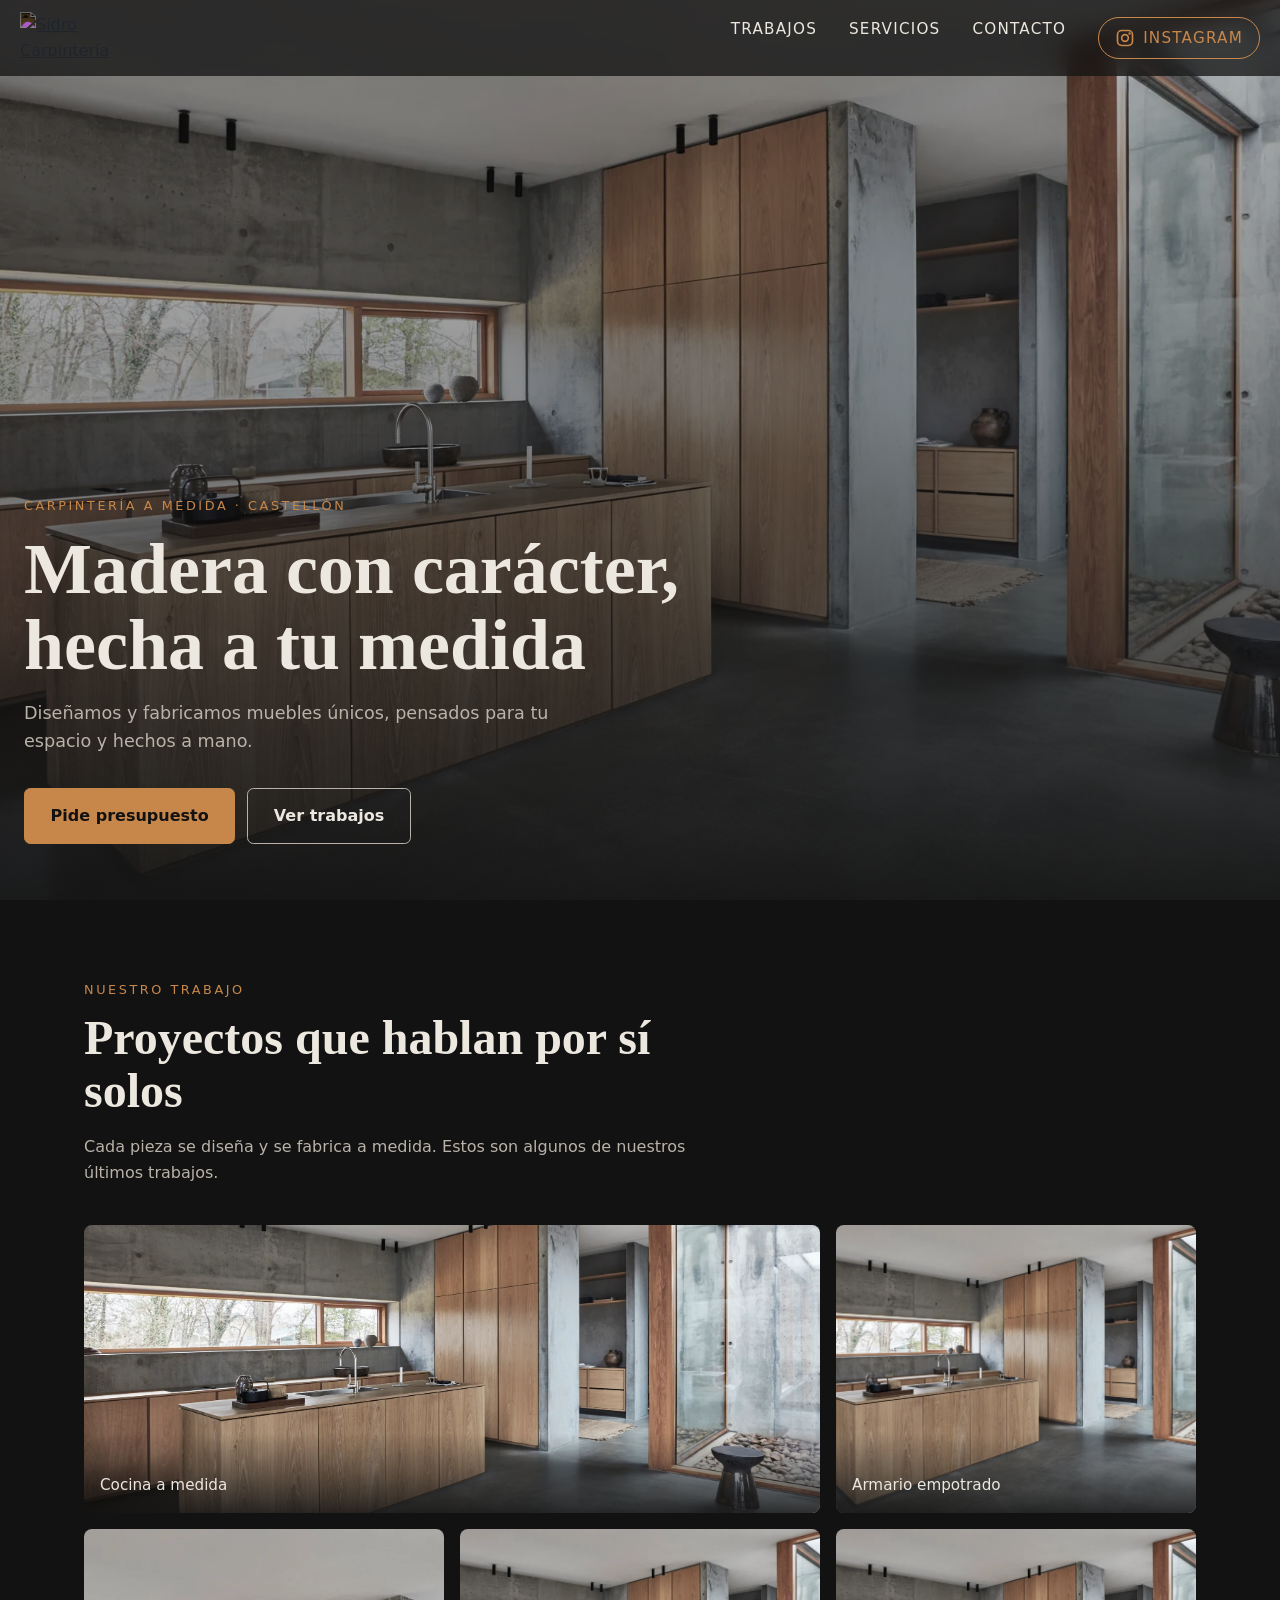
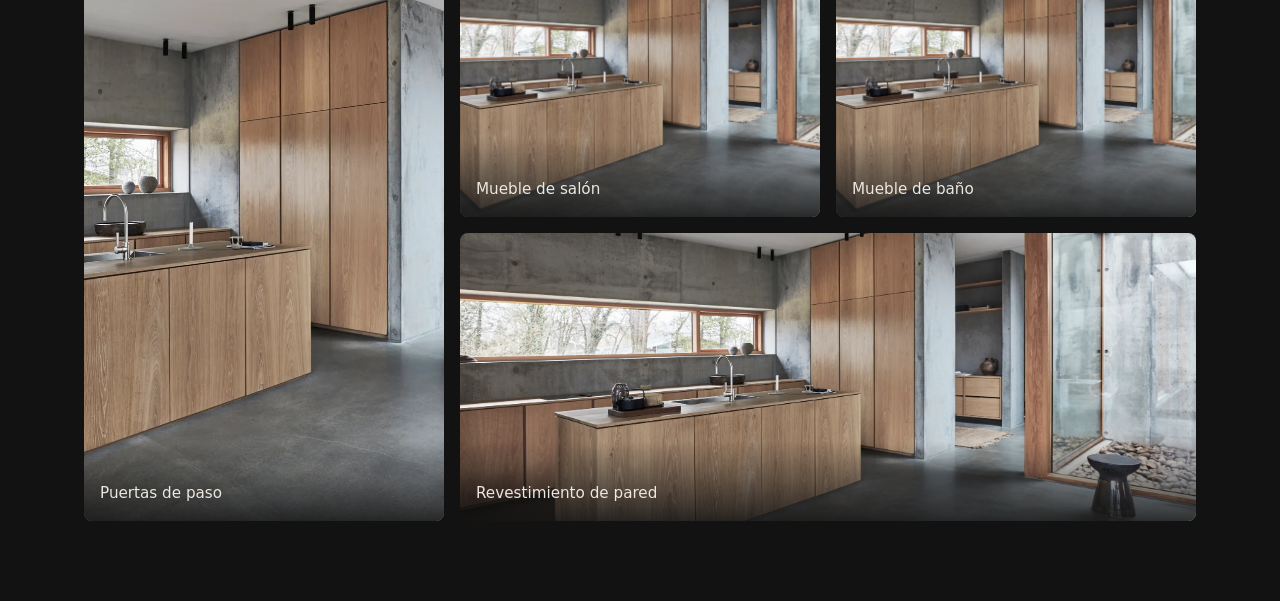
==== index.html @ b8ee4873 "primer dia, portada, menu listo, link instagram, link a was y boton flotante que direcciona a was." ====
<!DOCTYPE html>
<html lang="es">
<head>
    <meta charset="UTF-8">
    <meta name="viewport" content="width=device-width, initial-scale=1.0">
    <title>Carpintería Sidro | Muebles a medida en Castellón</title>
    <meta name="description" content="Carpintería Sidro: muebles a medida hechos a mano en Castellón. Pide presupuesto sin compromiso.">
    <link rel="stylesheet" href="css/styles.css">
</head>
<body>

<header class="cabecera">
  <a class="cabecera_logo" href="#inicio">
    <img src="img/logo.png" alt="Sidro Carpintería" width="120" height="60">
  </a>
  <button class="cabecera_boton" id="boton-menu" aria-label="Abrir menú" aria-expanded="false">☰</button>
 <nav class="menu" id="menu">
  <a href="#trabajos">Trabajos</a>
  <a href="#servicios">Servicios</a>
  <a href="#contacto">Contacto</a>
  <a class="menu_instagram" href="https://instagram.com/sidrocarpinteria"
     target="_blank" rel="noopener noreferrer"
     aria-label="Instagram de Sidro Carpintería">
    <svg viewBox="0 0 24 24" width="20" height="20" fill="none"
         stroke="currentColor" stroke-width="2" stroke-linecap="round"
         stroke-linejoin="round" aria-hidden="true">
      <rect x="3" y="3" width="18" height="18" rx="5"/>
      <circle cx="12" cy="12" r="4"/>
      <circle cx="17.5" cy="6.5" r="0.5" fill="currentColor"/>
    </svg>
    <span>Instagram</span>
  </a>
</nav>
</header>

<main>
  <section class="paginaprincipal" id="inicio">
    <img class="paginaprincipal_foto" src="img/cocinaprueba.webp"
         alt="Cocina de madera a medida fabricada por Carpintería Sidro"
         width="1600" height="1000">
    <div class="paginaprincipal_contenido">
      <p class="paginaprincipal_etiqueta">Carpintería a medida · Castellón</p>
      <h1>Madera con carácter, hecha a tu medida</h1>
      <p class="paginaprincipal_lema">Diseñamos y fabricamos muebles únicos, pensados para tu espacio y hechos a mano.</p>
      <div class="paginaprincipal_botones">
        <a class="boton"
           href="https://wa.me/34608684078?text=Hola%2C%20quiero%20pedir%20presupuesto"
           target="_blank" rel="noopener noreferrer">Pide presupuesto</a>
        <a class="boton boton_secundario" href="#trabajos">Ver trabajos</a>
      </div>
    </div>
  </section>
    <section class="seccion" id="trabajos">
    <div class="seccion_cabecera">
      <p class="seccion_etiqueta">Nuestro trabajo</p>
      <h2>Proyectos que hablan por sí solos</h2>
      <p class="seccion_texto">Cada pieza se diseña y se fabrica a medida. Estos son algunos de nuestros últimos trabajos.</p>
    </div>

    <div class="galeria">
      <figure class="trabajo trabajo_ancha">
        <img src="img/cocinaprueba.webp" alt="Cocina de madera a medida" width="1200" height="800" loading="lazy">
        <figcaption>Cocina a medida</figcaption>
      </figure>

      <figure class="trabajo">
        <img src="img/cocinaprueba.webp" alt="Armario empotrado a medida" width="1200" height="800" loading="lazy">
        <figcaption>Armario empotrado</figcaption>
      </figure>

      <figure class="trabajo trabajo_alta">
        <img src="img/cocinaprueba.webp" alt="Puerta de madera a medida" width="1200" height="800" loading="lazy">
        <figcaption>Puertas de paso</figcaption>
      </figure>

      <figure class="trabajo">
        <img src="img/cocinaprueba.webp" alt="Mueble de salón a medida" width="1200" height="800" loading="lazy">
        <figcaption>Mueble de salón</figcaption>
      </figure>

      <figure class="trabajo">
        <img src="img/cocinaprueba.webp" alt="Mueble de baño a medida" width="1200" height="800" loading="lazy">
        <figcaption>Mueble de baño</figcaption>
      </figure>

      <figure class="trabajo trabajo_ancha">
        <img src="img/cocinaprueba.webp" alt="Revestimiento de madera en pared" width="1200" height="800" loading="lazy">
        <figcaption>Revestimiento de pared</figcaption>
      </figure>
    </div>
  </section>
</main>
<a class="whatsapp_flotante" id="whatsapp-flotante"
   href="https://wa.me/34608684078?text=Hola%2C%20quiero%20pedir%20presupuesto"
   target="_blank" rel="noopener noreferrer"
   aria-label="Escribir por WhatsApp">
  <svg viewBox="0 0 24 24" width="28" height="28" fill="none"
       stroke="currentColor" stroke-width="2" stroke-linecap="round"
       stroke-linejoin="round" aria-hidden="true">
    <path d="M21 11.5a8.38 8.38 0 0 1-.9 3.8 8.5 8.5 0 0 1-7.6 4.7 8.38 8.38 0 0 1-3.8-.9L3 21l1.9-5.7a8.38 8.38 0 0 1-.9-3.8 8.5 8.5 0 0 1 4.7-7.6 8.38 8.38 0 0 1 3.8-.9h.5a8.48 8.48 0 0 1 8 8v.5z"/>
  </svg>
</a>
<script src="js/main.js" defer></script>
</body>
</html>
---- css/styles.css ----
:root {
  --fondo: #121212;
  --fondo-2: #1b1b1b;
  --texto: #ece7df;
  --texto-suave: #b9b2a8;
  --acento: #c8874a;
}

* { box-sizing: border-box; }

html { scroll-behavior: smooth; }

body {
  margin: 0;
  font-family: system-ui, sans-serif;
  background: var(--fondo);
  color: var(--texto);
  line-height: 1.6;
}

img { max-width: 100%; height: auto; display: block; }

a { color: inherit; }

/* ---------- Cabecera y menú ---------- */
.cabecera {
  position: fixed;
  top: 0;
  left: 0;
  right: 0;
  z-index: 10;
  display: flex;
  align-items: center;
  justify-content: space-between;
  padding: 0.75rem 1.25rem;
  background: rgba(18, 18, 18, 0.75);
  backdrop-filter: blur(10px);
}

.cabecera_logo img {
  height: 52px;
  width: auto;
  filter: invert(1);
  mix-blend-mode: screen;
}

.cabecera_boton {
  background: none;
  border: 1px solid var(--texto-suave);
  color: var(--texto);
  font-size: 1.4rem;
  padding: 0.25rem 0.7rem;
  border-radius: 0.4rem;
  cursor: pointer;
}

.menu {
  display: none;
  position: absolute;
  top: 100%;
  left: 0;
  right: 0;
  flex-direction: column;
  gap: 1rem;
  padding: 1.25rem;
  background: rgba(18, 18, 18, 0.95);
}

.menu a.menu_instagram {
  display: inline-flex;
  align-items: center;
  gap: 0.5rem;
  padding: 0.5rem 1rem;
  border: 1px solid var(--acento);
  border-radius: 2rem;
  color: var(--acento);
}

.menu a.menu_instagram:hover {
  background: var(--acento);
  color: #121212;
}

.menu.abierto { display: flex; }

.menu a {
  text-decoration: none;
  text-transform: uppercase;
  letter-spacing: 0.08em;
  font-size: 0.95rem;
}

.menu a:hover { color: var(--acento); }

@media (min-width: 768px) {
  .cabecera_boton { display: none; }
  .menu {
    display: flex;
    position: static;
    flex-direction: row;
    gap: 2rem;
    padding: 0;
    background: none;
  }
}

/* ---------- Portada ---------- */
.paginaprincipal {
  position: relative;
  min-height: 100svh;
  display: flex;
  align-items: flex-end;
  overflow: hidden;
  background: var(--fondo-2);
}

.paginaprincipal_foto {
  position: absolute;
  inset: 0;
  width: 100%;
  height: 100%;
  max-width: none;
  object-fit: cover;
  z-index: 0;
}

.paginaprincipal::after {
  content: "";
  position: absolute;
  inset: 0;
  z-index: 1;
  background: linear-gradient(to top,
    rgba(18, 18, 18, 0.95) 0%,
    rgba(18, 18, 18, 0.45) 55%,
    rgba(18, 18, 18, 0.25) 100%);
}

.paginaprincipal_contenido {
  position: relative;
  z-index: 2;
  padding: 2rem 1.5rem 3.5rem;
  max-width: 46rem;
}

.paginaprincipal_etiqueta {
  margin: 0 0 1rem;
  color: var(--acento);
  text-transform: uppercase;
  letter-spacing: 0.2em;
  font-size: 0.8rem;
}

.paginaprincipal h1 {
  margin: 0 0 1rem;
  font-family: "Cormorant Garamond", Georgia, serif;
  font-weight: 600;
  font-size: clamp(2.4rem, 9vw, 4.5rem);
  line-height: 1.05;
}

.paginaprincipal_lema {
  margin: 0 0 2rem;
  max-width: 34rem;
  color: var(--texto-suave);
  font-size: 1.1rem;
}

.paginaprincipal_botones {
  display: flex;
  flex-wrap: wrap;
  gap: 0.75rem;
}

/* ---------- Botones ---------- */
.boton {
  display: inline-block;
  padding: 0.9rem 1.6rem;
  background: var(--acento);
  color: #121212;
  text-decoration: none;
  font-weight: 600;
  border-radius: 0.4rem;
  border: 1px solid var(--acento);
}

.boton:hover { filter: brightness(1.15); }

.boton_secundario {
  background: transparent;
  color: var(--texto);
  border-color: var(--texto-suave);
}

/* ---------- Secciones ---------- */
section[id] { scroll-margin-top: 5rem; }

.seccion {
  max-width: 72rem;
  margin: 0 auto;
  padding: 5rem 1.25rem;
}

.seccion_cabecera {
  max-width: 40rem;
  margin-bottom: 2.5rem;
}

.seccion_etiqueta {
  margin: 0 0 0.75rem;
  color: var(--acento);
  text-transform: uppercase;
  letter-spacing: 0.2em;
  font-size: 0.8rem;
}

.seccion h2 {
  margin: 0 0 1rem;
  font-family: "Cormorant Garamond", Georgia, serif;
  font-weight: 600;
  font-size: clamp(2rem, 6vw, 3rem);
  line-height: 1.1;
}

.seccion_texto {
  margin: 0;
  color: var(--texto-suave);
}

/* ---------- Galería de trabajos ---------- */
.galeria {
  display: grid;
  grid-template-columns: 1fr;
  grid-auto-rows: 16rem;
  gap: 1rem;
}

.trabajo {
  position: relative;
  margin: 0;
  overflow: hidden;
  border-radius: 0.5rem;
  background: var(--fondo-2);
}

.trabajo img {
  width: 100%;
  height: 100%;
  object-fit: cover;
  transition: transform 0.5s ease;
}

.trabajo:hover img { transform: scale(1.06); }

.trabajo figcaption {
  position: absolute;
  left: 0;
  right: 0;
  bottom: 0;
  padding: 2.5rem 1rem 1rem;
  background: linear-gradient(to top, rgba(18, 18, 18, 0.85), transparent);
  font-size: 0.95rem;
}

@media (min-width: 640px) {
  .galeria { grid-template-columns: repeat(2, 1fr); }
  .trabajo_ancha { grid-column: span 2; }
}

@media (min-width: 960px) {
  .galeria {
    grid-template-columns: repeat(3, 1fr);
    grid-auto-rows: 18rem;
    grid-auto-flow: dense;
  }
  .trabajo_alta { grid-row: span 2; }
}

/* ---------- Aparición al hacer scroll ---------- */
.aparecer {
  opacity: 0;
  transform: translateY(24px);
  transition: opacity 0.7s ease, transform 0.7s ease;
}

.aparecer.visible {
  opacity: 1;
  transform: none;
}

@media (prefers-reduced-motion: reduce) {
  html { scroll-behavior: auto; }
  .aparecer { opacity: 1; transform: none; transition: none; }
  .trabajo img { transition: none; }
}
/* ---------- Botón flotante de WhatsApp ---------- */
.whatsapp_flotante {
  position: fixed;
  right: 1.25rem;
  bottom: 1.25rem;
  z-index: 20;
  display: flex;
  align-items: center;
  justify-content: center;
  width: 3.5rem;
  height: 3.5rem;
  border-radius: 50%;
  background: #25d366;
  color: #fff;
  box-shadow: 0 6px 20px rgba(0, 0, 0, 0.4);
  opacity: 0;
  visibility: hidden;
  transform: translateY(16px);
  transition: opacity 0.3s ease, transform 0.3s ease, visibility 0.3s;
}

.whatsapp_flotante.visible {
  opacity: 1;
  visibility: visible;
  transform: none;
}

.whatsapp_flotante.visible:hover {
  transform: scale(1.08);
}

@media (prefers-reduced-motion: reduce) {
  .whatsapp_flotante { transition: none; }
}
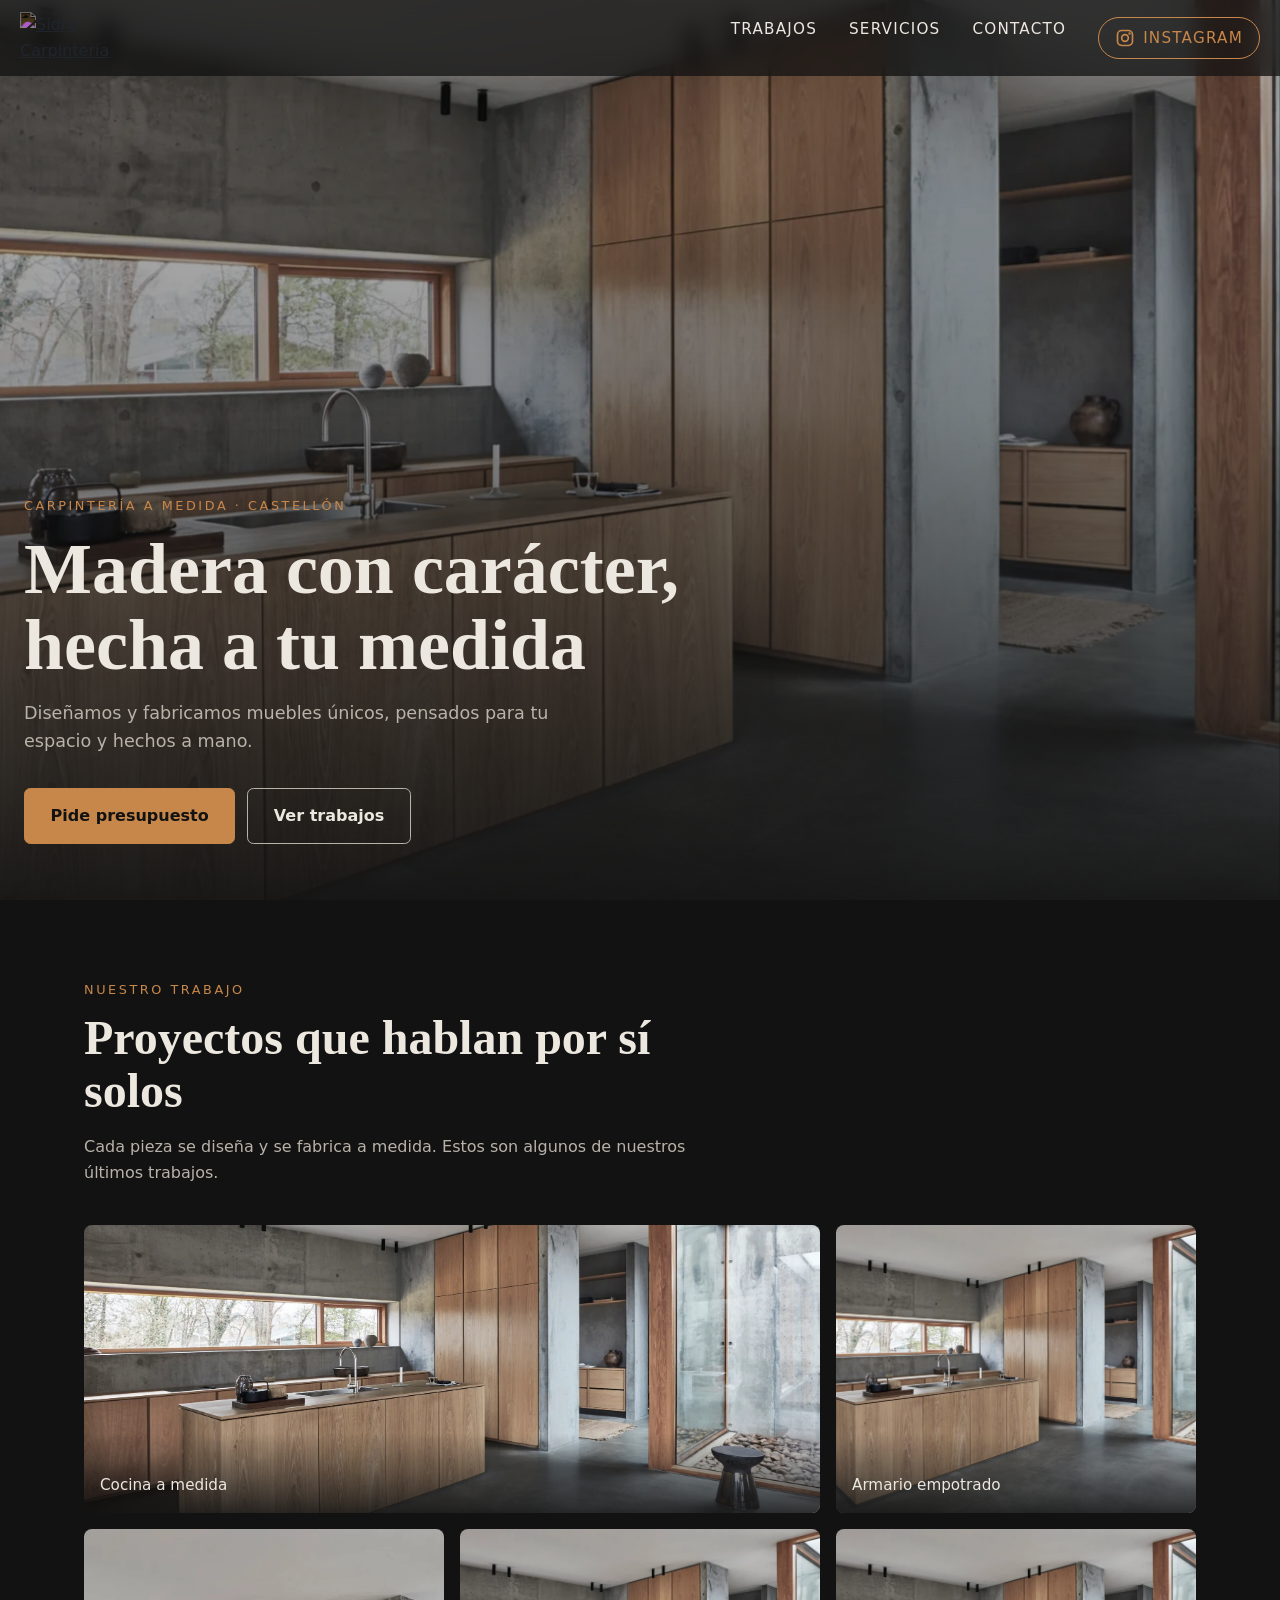
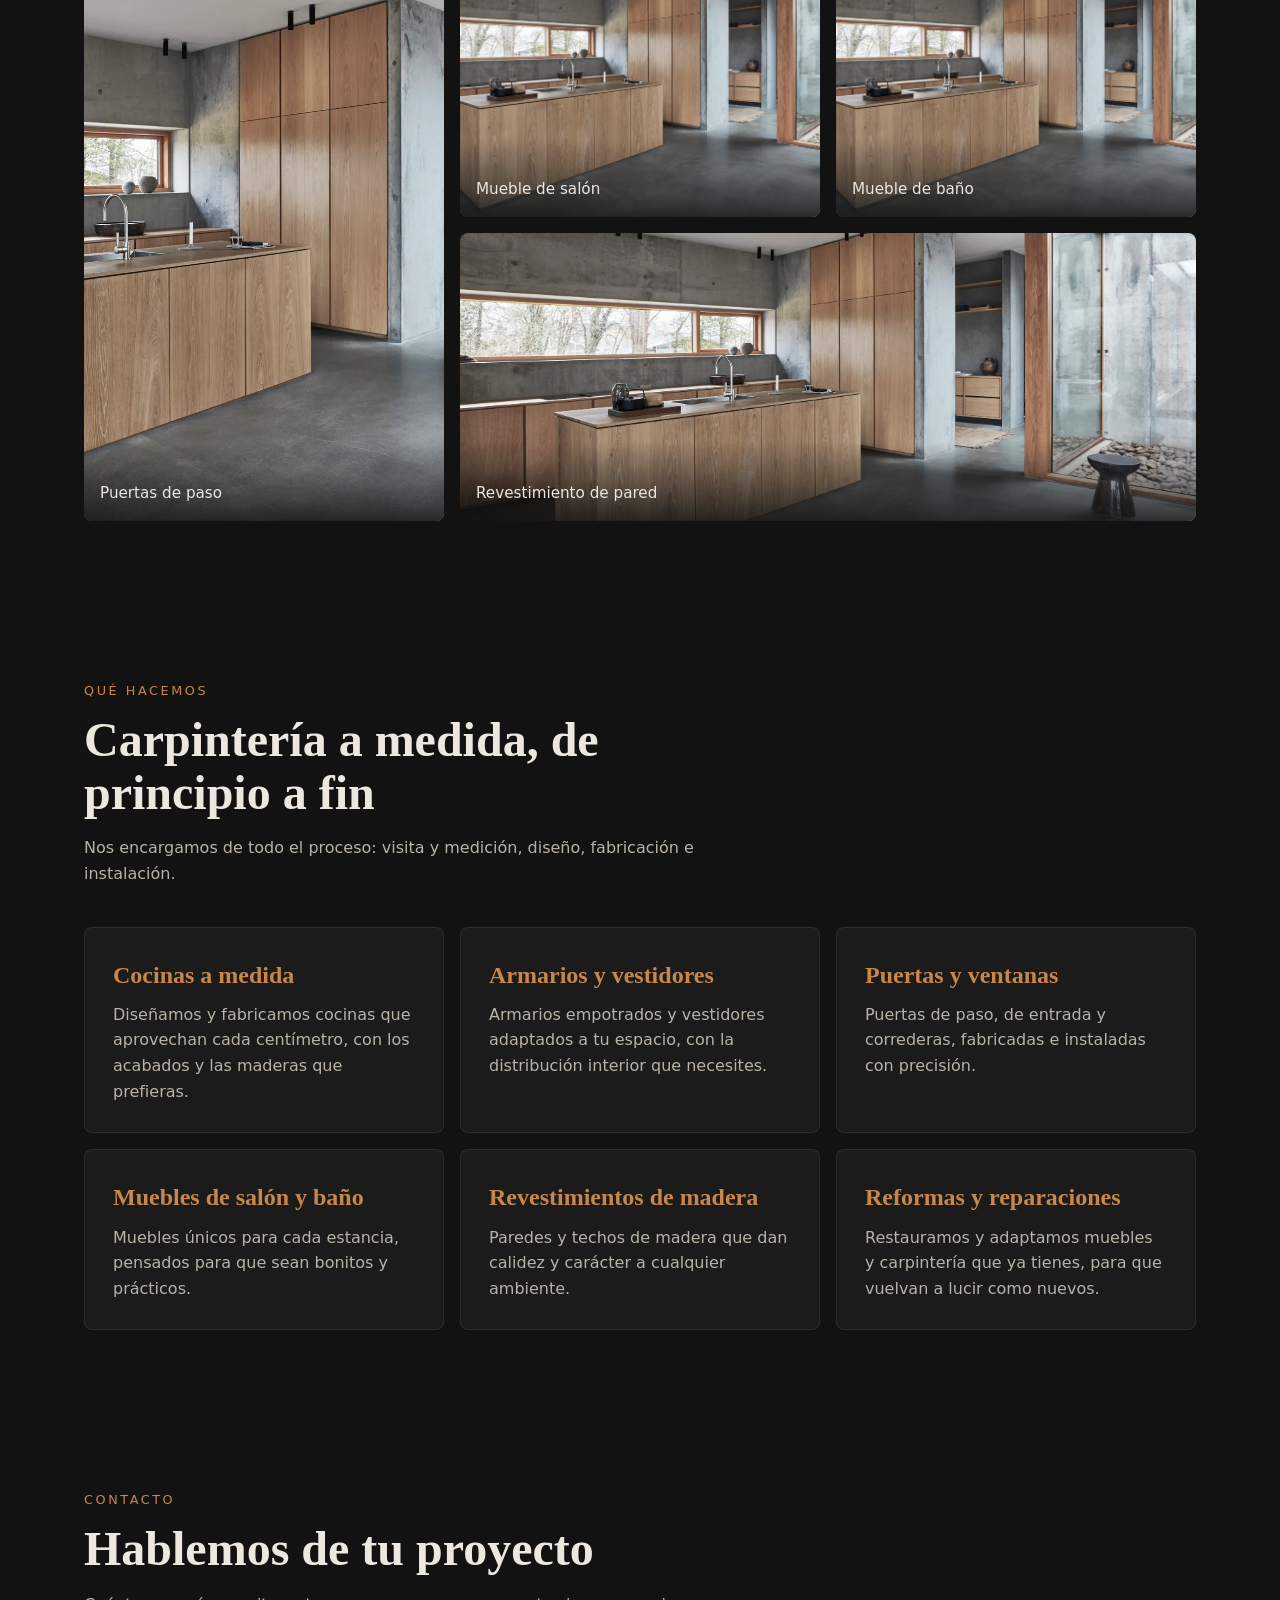
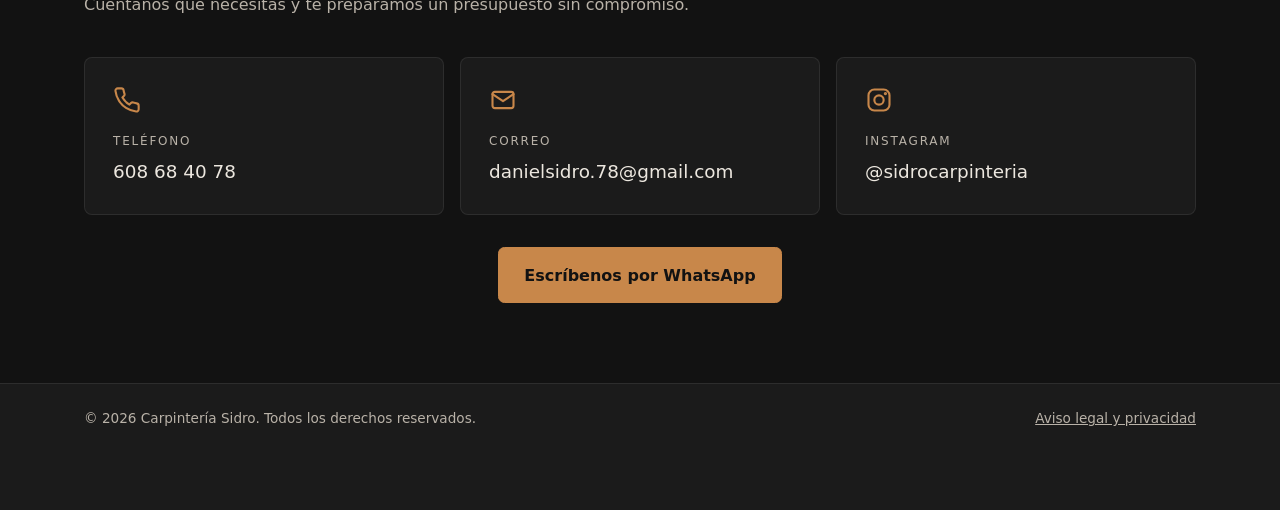
==== commit 173c4853: "seguna parte" ====
--- a/index.html
+++ b/index.html
@@ -8,7 +8,7 @@
     <link rel="stylesheet" href="css/styles.css">
 </head>
 <body>
-
+<canvas class="fondo_particulas" id="fondo-particulas" aria-hidden="true"></canvas>
 <header class="cabecera">
   <a class="cabecera_logo" href="#inicio">
     <img src="img/logo.png" alt="Sidro Carpintería" width="120" height="60">
@@ -89,7 +89,101 @@
       </figure>
     </div>
   </section>
+
+  <section class="seccion" id="servicios">
+    <div class="seccion_cabecera">
+      <p class="seccion_etiqueta">Qué hacemos</p>
+      <h2>Carpintería a medida, de principio a fin</h2>
+      <p class="seccion_texto">Nos encargamos de todo el proceso: visita y medición, diseño, fabricación e instalación.</p>
+    </div>
+
+    <div class="servicios">
+      <article class="servicio">
+        <h3>Cocinas a medida</h3>
+        <p>Diseñamos y fabricamos cocinas que aprovechan cada centímetro, con los acabados y las maderas que prefieras.</p>
+      </article>
+
+      <article class="servicio">
+        <h3>Armarios y vestidores</h3>
+        <p>Armarios empotrados y vestidores adaptados a tu espacio, con la distribución interior que necesites.</p>
+      </article>
+
+      <article class="servicio">
+        <h3>Puertas y ventanas</h3>
+        <p>Puertas de paso, de entrada y correderas, fabricadas e instaladas con precisión.</p>
+      </article>
+
+      <article class="servicio">
+        <h3>Muebles de salón y baño</h3>
+        <p>Muebles únicos para cada estancia, pensados para que sean bonitos y prácticos.</p>
+      </article>
+
+      <article class="servicio">
+        <h3>Revestimientos de madera</h3>
+        <p>Paredes y techos de madera que dan calidez y carácter a cualquier ambiente.</p>
+      </article>
+
+      <article class="servicio">
+        <h3>Reformas y reparaciones</h3>
+        <p>Restauramos y adaptamos muebles y carpintería que ya tienes, para que vuelvan a lucir como nuevos.</p>
+      </article>
+    </div>
+  </section>
+
+  <section class="seccion" id="contacto">
+    <div class="seccion_cabecera">
+      <p class="seccion_etiqueta">Contacto</p>
+      <h2>Hablemos de tu proyecto</h2>
+      <p class="seccion_texto">Cuéntanos qué necesitas y te preparamos un presupuesto sin compromiso.</p>
+    </div>
+
+    <div class="contacto">
+      <a class="contacto_tarjeta" href="tel:+34608684078">
+        <svg viewBox="0 0 24 24" width="28" height="28" fill="none" stroke="currentColor"
+             stroke-width="1.8" stroke-linecap="round" stroke-linejoin="round" aria-hidden="true">
+          <path d="M22 16.9v3a2 2 0 0 1-2.2 2 19.8 19.8 0 0 1-8.6-3.1 19.5 19.5 0 0 1-6-6A19.8 19.8 0 0 1 2.1 4.2 2 2 0 0 1 4.1 2h3a2 2 0 0 1 2 1.7c.1 1 .4 1.9.7 2.8a2 2 0 0 1-.5 2.1L8.1 9.9a16 16 0 0 0 6 6l1.3-1.3a2 2 0 0 1 2.1-.4c.9.3 1.8.6 2.8.7a2 2 0 0 1 1.7 2z"/>
+        </svg>
+        <span class="contacto_titulo">Teléfono</span>
+        <span class="contacto_dato">608 68 40 78</span>
+      </a>
+
+      <a class="contacto_tarjeta" href="mailto:danielsidro.78@gmail.com?subject=Solicitud%20de%20presupuesto">
+        <svg viewBox="0 0 24 24" width="28" height="28" fill="none" stroke="currentColor"
+             stroke-width="1.8" stroke-linecap="round" stroke-linejoin="round" aria-hidden="true">
+          <rect x="3" y="5" width="18" height="14" rx="2"/>
+          <path d="m3 7 9 6 9-6"/>
+        </svg>
+        <span class="contacto_titulo">Correo</span>
+        <span class="contacto_dato">danielsidro.78@gmail.com</span>
+      </a>
+
+      <a class="contacto_tarjeta" href="https://instagram.com/sidrocarpinteria"
+         target="_blank" rel="noopener noreferrer">
+        <svg viewBox="0 0 24 24" width="28" height="28" fill="none" stroke="currentColor"
+             stroke-width="1.8" stroke-linecap="round" stroke-linejoin="round" aria-hidden="true">
+          <rect x="3" y="3" width="18" height="18" rx="5"/>
+          <circle cx="12" cy="12" r="4"/>
+          <circle cx="17.5" cy="6.5" r="0.5" fill="currentColor"/>
+        </svg>
+        <span class="contacto_titulo">Instagram</span>
+        <span class="contacto_dato">@sidrocarpinteria</span>
+      </a>
+    </div>
+
+    <div class="contacto_accion">
+      <a class="boton"
+         href="https://wa.me/34608684078?text=Hola%2C%20quiero%20pedir%20presupuesto"
+         target="_blank" rel="noopener noreferrer">Escríbenos por WhatsApp</a>
+    </div>
+  </section>
+
 </main>
+<footer class="pie">
+  <div class="pie_legal">
+    <p>© 2026 Carpintería Sidro. Todos los derechos reservados.</p>
+    <a href="aviso-legal.html">Aviso legal y privacidad</a>
+  </div>
+</footer>
 <a class="whatsapp_flotante" id="whatsapp-flotante"
    href="https://wa.me/34608684078?text=Hola%2C%20quiero%20pedir%20presupuesto"
    target="_blank" rel="noopener noreferrer"
--- a/css/styles.css
+++ b/css/styles.css
@@ -116,12 +116,14 @@
 
 .paginaprincipal_foto {
   position: absolute;
-  inset: 0;
+  top: -15%;
+  left: 0;
   width: 100%;
-  height: 100%;
+  height: 130%;
   max-width: none;
   object-fit: cover;
   z-index: 0;
+  will-change: transform;
 }
 
 .paginaprincipal::after {
@@ -170,6 +172,10 @@
   flex-wrap: wrap;
   gap: 0.75rem;
 }
+/* ---------- Menú: sección activa ---------- */
+.menu a { transition: color 0.3s ease; }
+
+.menu a.activo { color: var(--acento); }
 
 /* ---------- Botones ---------- */
 .boton {
@@ -275,6 +281,90 @@
   .trabajo_alta { grid-row: span 2; }
 }
 
+/* ---------- Servicios ---------- */
+.servicios {
+  display: grid;
+  grid-template-columns: 1fr;
+  gap: 1rem;
+}
+
+.servicio {
+  padding: 1.75rem;
+  background: var(--fondo-2);
+  border: 1px solid rgba(255, 255, 255, 0.08);
+  border-radius: 0.5rem;
+  transition: opacity 0.7s ease, transform 0.7s ease, border-color 0.3s ease;
+}
+
+.servicio:hover { border-color: var(--acento); }
+
+.servicio h3 {
+  margin: 0 0 0.5rem;
+  color: var(--acento);
+  font-family: "Cormorant Garamond", Georgia, serif;
+  font-size: 1.5rem;
+  font-weight: 600;
+}
+
+.servicio p {
+  margin: 0;
+  color: var(--texto-suave);
+}
+
+@media (min-width: 640px) {
+  .servicios { grid-template-columns: repeat(2, 1fr); }
+}
+
+@media (min-width: 960px) {
+  .servicios { grid-template-columns: repeat(3, 1fr); }
+}
+
+/* ---------- Contacto ---------- */
+.contacto {
+  display: grid;
+  grid-template-columns: 1fr;
+  gap: 1rem;
+}
+
+.contacto_tarjeta {
+  display: flex;
+  flex-direction: column;
+  gap: 0.35rem;
+  padding: 1.75rem;
+  background: var(--fondo-2);
+  border: 1px solid rgba(255, 255, 255, 0.08);
+  border-radius: 0.5rem;
+  text-decoration: none;
+  transition: opacity 0.7s ease, transform 0.7s ease, border-color 0.3s ease;
+}
+
+.contacto_tarjeta:hover { border-color: var(--acento); }
+
+.contacto_tarjeta svg {
+  margin-bottom: 0.75rem;
+  color: var(--acento);
+}
+
+.contacto_titulo {
+  color: var(--texto-suave);
+  text-transform: uppercase;
+  letter-spacing: 0.15em;
+  font-size: 0.75rem;
+}
+
+.contacto_dato {
+  font-size: 1.15rem;
+  overflow-wrap: anywhere;
+}
+
+.contacto_accion {
+  margin-top: 2rem;
+  text-align: center;
+}
+
+@media (min-width: 768px) {
+  .contacto { grid-template-columns: repeat(3, 1fr); }
+}
 /* ---------- Aparición al hacer scroll ---------- */
 .aparecer {
   opacity: 0;
@@ -313,6 +403,67 @@
   transition: opacity 0.3s ease, transform 0.3s ease, visibility 0.3s;
 }
 
+/* ---------- Pie de página ---------- */
+.pie {
+  padding-bottom: 3.5rem;
+  background: var(--fondo-2);
+  border-top: 1px solid rgba(255, 255, 255, 0.08);
+}
+
+.pie_legal {
+  max-width: 72rem;
+  margin: 0 auto;
+  padding: 1.5rem 1.25rem;
+  display: flex;
+  flex-direction: column;
+  gap: 0.5rem;
+  font-size: 0.85rem;
+  color: var(--texto-suave);
+}
+
+.pie_legal p { margin: 0; }
+.pie_legal a { color: var(--texto-suave); }
+.pie_legal a:hover { color: var(--acento); }
+
+@media (min-width: 768px) {
+  .pie_legal {
+    flex-direction: row;
+    justify-content: space-between;
+  }
+}
+
+/* ---------- Página legal ---------- */
+.legal {
+  max-width: 46rem;
+  margin: 0 auto;
+  padding: 3rem 1.25rem 4rem;
+}
+
+.legal_volver {
+  display: inline-block;
+  margin-bottom: 2rem;
+  color: var(--acento);
+  text-decoration: none;
+}
+
+.legal h1 {
+  margin: 0 0 1rem;
+  font-family: "Cormorant Garamond", Georgia, serif;
+  font-size: clamp(2rem, 6vw, 3rem);
+  line-height: 1.1;
+}
+
+.legal h2 {
+  margin: 2.5rem 0 0.75rem;
+  font-family: "Cormorant Garamond", Georgia, serif;
+  font-size: 1.6rem;
+}
+
+.legal p,
+.legal li { color: var(--texto-suave); }
+
+.legal a { color: var(--acento); }
+
 .whatsapp_flotante.visible {
   opacity: 1;
   visibility: visible;
@@ -325,4 +476,14 @@
 
 @media (prefers-reduced-motion: reduce) {
   .whatsapp_flotante { transition: none; }
+}
+
+/* ---------- Fondo animado ---------- */
+.fondo_particulas {
+  position: fixed;
+  inset: 0;
+  width: 100%;
+  height: 100%;
+  z-index: -1;
+  pointer-events: none;
 }
